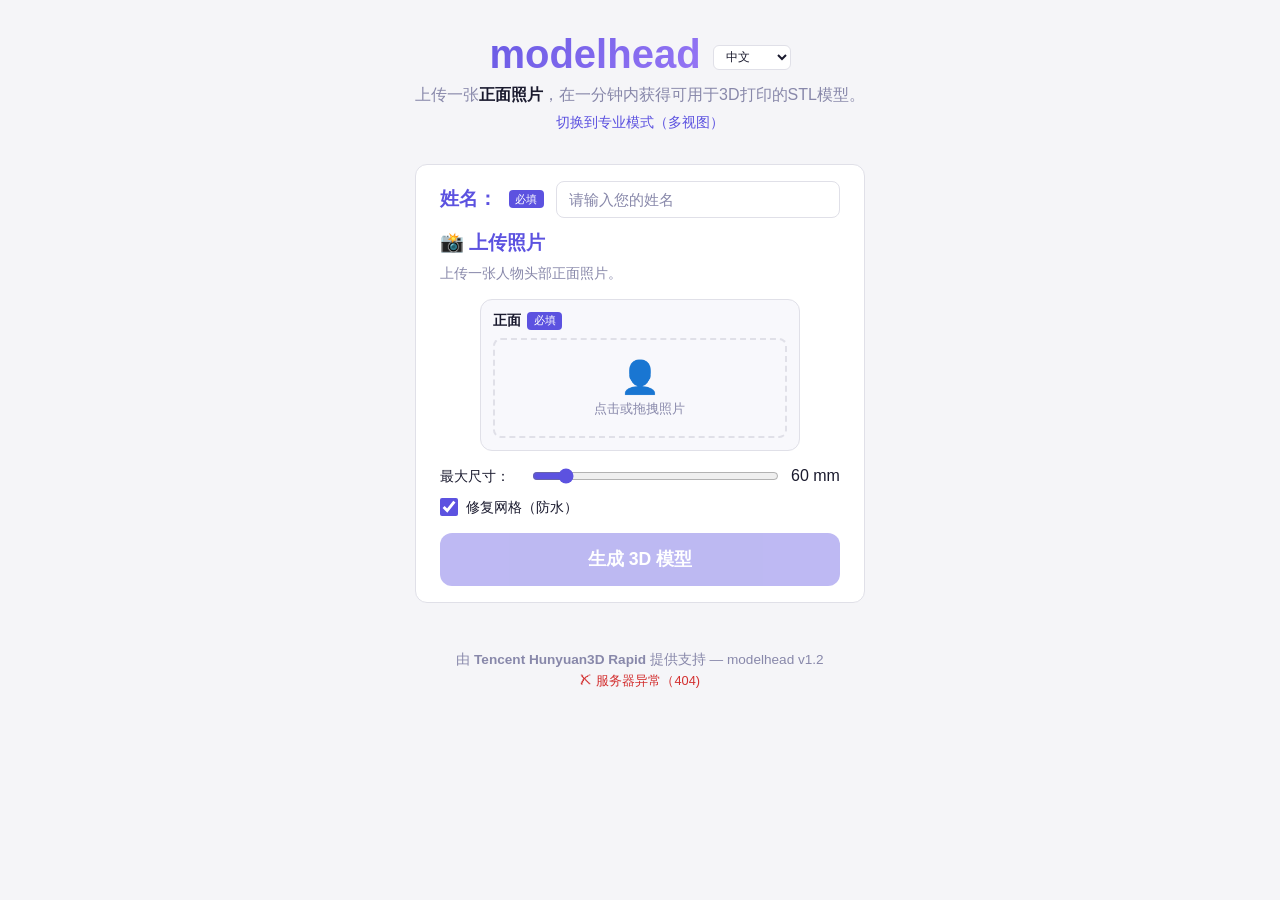
==== index.html @ 81fc5b36 "Add files via upload" ====
<!DOCTYPE html>
<html lang="zh-CN">
<head>
  <meta charset="UTF-8">
  <meta name="viewport" content="width=device-width, initial-scale=1.0">
  <title data-i18n="pageTitleRapid">modelhead - 3D Head Reconstruction (Rapid)</title>
  <link rel="stylesheet" href="css/style.css">
  <link rel="icon" href="data:image/svg+xml,<svg xmlns=%22http://www.w3.org/2000/svg%22 viewBox=%220 0 100 100%22><text y=%22.9em%22 font-size=%2290%22>🧠</text></svg>">
</head>
<body>
  <div class="container">
    <header>
      <h1>modelhead</h1>
      <p class="subtitle" data-i18n="subtitleRapid">Upload a <strong>single front photo</strong> of a person's head and get a 3D-printable STL model back in under a minute.</p>
      <p class="nav-links">
        <a href="index2.html" data-i18n="navToPro">Switch to Pro (multi-view)</a>
      </p>
    </header>

    <main>
      <!-- Set API endpoint for this page -->
      <script>window.API_ENDPOINT = '/reconstruct';</script>

      <div class="card upload-card" id="uploadCard">
        <div class="option-row">
          <label for="userName" class="name-caption" data-i18n="name">Name:</label>
          <span class="required-badge" data-i18n="required">Required</span>
          <input type="text" id="userName" data-i18n-placeholder="namePlaceholder" placeholder="Please input your name" required>
        </div>

        <h2 data-i18n="uploadTitleRapid">📸 Upload Photo</h2>
        <p class="views-hint" data-i18n="viewHintRapid">Upload a front-facing photo of the person's head.</p>

        <div class="single-view">
          <div class="view-card" data-view="front">
            <div class="view-label"><span data-i18n="viewFront">Front</span> <span class="required-badge" data-i18n="required">Required</span></div>
            <div class="view-upload" data-view="front">
              <div class="view-dropzone" id="dropZoneFront">
                <div class="view-dropzone-content" id="dropContentFront">
                  <div class="view-icon">👤</div>
                  <p class="drop-text" data-i18n="dropText">Click or drag a photo</p>
                </div>
                <div class="view-preview" id="previewFront" style="display:none">
                  <img id="previewImageFront" alt="Front view">
                  <button class="view-change-btn" data-view="front" data-i18n-value="change">Change</button>
                </div>
              </div>
              <input type="file" class="view-file-input" id="fileInputFront" accept="image/jpeg,image/png,image/webp" hidden>
            </div>
          </div>
        </div>

        <div class="options">
          <div class="option-row">
            <label for="scaleMm" data-i18n="maxSize">Max size:</label>
            <input type="range" id="scaleMm" min="30" max="300" value="60">
            <span id="scaleLabel">60 mm</span>
          </div>
          <div class="option-row">
            <label class="checkbox-label">
              <input type="checkbox" id="repair" checked>
              <span data-i18n="repairMesh">Repair mesh (watertight)</span>
            </label>
          </div>
        </div>

        <button class="btn-reconstruct" id="reconstructBtn" disabled>
          <span class="btn-text" data-i18n-value="reconstruct">Reconstruct 3D Model</span>
          <span class="spinner" style="display:none"></span>
        </button>
      </div>

      <div class="card result-card" id="resultCard" style="display:none">
        <h2 data-i18n="result">Result</h2>
        <div class="result-info" id="resultInfo"></div>
        <div class="result-actions">
          <div class="action-row action-row--center">
            <a class="btn-download" id="downloadBtn" data-i18n="downloadStl">⬇ Download STL</a>
            <a class="btn-view" id="viewModelBtn" style="display:none" data-i18n="viewStl">🧊 View STL</a>
            <button class="btn-print" id="printBtn" style="display:none" data-i18n="printToPrinter">🖨️ Send to Printer</button>
            <button class="btn-slice" id="sliceBtn" style="display:none" data-i18n="sliceModel">🔪 Slice to 3MF</button>
            <button class="btn-details" id="modelDetailsBtn" style="display:none" data-i18n="modelDetails">📋 Model Details</button>
          </div>
        </div>
      </div>

    </main>

    <footer>
      <p data-i18n="footerRapid">Powered by <strong>Tencent Hunyuan3D Rapid</strong> — modelhead v1.2</p>
      <p class="status" id="status" data-i18n-value="statusConnecting">Checking server...</p>
    </footer>
  </div>

  <script src="js/api-config.js"></script>
  <script src="js/i18n.js"></script>
  <script src="js/app.js"></script>
</body>
</html>
---- css/style.css ----
:root {
  --bg: #f5f5f8;
  --card-bg: #ffffff;
  --card-border: #e0e0e8;
  --text: #1a1a2e;
  --text-muted: #8888aa;
  --accent: #5c52e0;
  --accent-hover: #4a42cc;
  --success: #4caf50;
  --error: #d32f2f;
  --radius: 12px;
}

* {
  margin: 0;
  padding: 0;
  box-sizing: border-box;
}

body {
  font-family: -apple-system, BlinkMacSystemFont, 'Segoe UI', Roboto, sans-serif;
  background: var(--bg);
  color: var(--text);
  min-height: 100vh;
  display: flex;
  flex-direction: column;
}

.container {
  max-width: 820px;
  margin: 0 auto;
  padding: 2rem 1rem;
  flex: 1;
  display: flex;
  flex-direction: column;
}

header {
  text-align: center;
  margin-bottom: 2rem;
  position: relative;
}

header h1 {
  font-size: 2.5rem;
  font-weight: 800;
  background: linear-gradient(135deg, var(--accent), #b388ff);
  -webkit-background-clip: text;
  -webkit-text-fill-color: transparent;
  background-clip: text;
}

.subtitle {
  color: var(--text-muted);
  margin-top: 0.5rem;
  font-size: 1rem;
}

.subtitle strong {
  color: var(--text);
}

/* Language selector */
.lang-select {
  margin-left: 0.75rem;
  padding: 0.2rem 0.5rem;
  font-size: 0.75rem;
  border: 1px solid var(--card-border);
  border-radius: 6px;
  background: var(--card-bg);
  color: var(--text);
  -webkit-text-fill-color: var(--text);
  cursor: pointer;
  outline: none;
  transition: border-color 0.2s;
  vertical-align: middle;
}

.lang-select:hover,
.lang-select:focus {
  border-color: var(--accent);
}

/* Cards */
.card {
  background: var(--card-bg);
  border: 1px solid var(--card-border);
  border-radius: var(--radius);
  padding: 1.5rem;
  margin-bottom: 1rem;
}

.card h2 {
  font-size: 1.2rem;
  margin-bottom: 0.5rem;
  color: var(--accent);
}

.views-hint {
  font-size: 0.85rem;
  color: var(--text-muted);
  margin-bottom: 1rem;
  line-height: 1.4;
}

/* Badges */
.badge-rapid, .badge-pro {
  font-size: 0.7rem;
  padding: 0.15rem 0.5rem;
  border-radius: 6px;
  font-weight: 600;
  vertical-align: middle;
  color: white;
}
.badge-rapid {
  background: #ff9800;
}
.badge-pro {
  background: #2196f3;
}

/* Nav links */
.nav-links {
  margin-top: 0.5rem;
  font-size: 0.85rem;
}
.nav-links a {
  color: var(--accent);
  text-decoration: none;
}
.nav-links a:hover {
  text-decoration: underline;
}

.back-link {
  margin-top: 0.75rem;
  text-align: right;
}

.btn-back {
  display: inline-block;
  padding: 0.5rem 1.2rem;
  background: var(--accent);
  color: white;
  text-decoration: none;
  border-radius: 8px;
  font-weight: 600;
  font-size: 0.9rem;
  transition: filter 0.2s;
}

.btn-back:hover {
  filter: brightness(1.1);
}

/* Single view (Rapid mode) */
.single-view {
  display: flex;
  justify-content: center;
  margin-bottom: 1rem;
}
.single-view .view-card {
  max-width: 320px;
  width: 100%;
}

/* View grid — 2x2 layout */
.view-grid, .views-grid {
  display: grid;
  grid-template-columns: 1fr 1fr;
  gap: 1rem;
  margin-bottom: 1rem;
}

.view-card {
  background: #f8f8fc;
  border: 1px solid var(--card-border);
  border-radius: var(--radius);
  padding: 0.75rem;
}

.view-label {
  font-size: 0.85rem;
  font-weight: 600;
  margin-bottom: 0.5rem;
  display: flex;
  align-items: center;
  gap: 0.4rem;
}

.required-badge {
  font-size: 0.7rem;
  background: var(--accent);
  color: white;
  padding: 0.1rem 0.4rem;
  border-radius: 4px;
  font-weight: 500;
}

.optional-badge {
  font-size: 0.7rem;
  background: var(--text-muted);
  color: white;
  padding: 0.1rem 0.4rem;
  border-radius: 4px;
  font-weight: 500;
}

/* View drop zone */
.view-dropzone {
  border: 2px dashed var(--card-border);
  border-radius: 8px;
  padding: 1rem;
  text-align: center;
  cursor: pointer;
  transition: border-color 0.2s, background 0.2s;
  position: relative;
  min-height: 100px;
  display: flex;
  align-items: center;
  justify-content: center;
}

.view-dropzone:hover,
.view-dropzone.drag-over {
  border-color: var(--accent);
  background: rgba(92, 82, 224, 0.05);
}

.view-dropzone .view-icon {
  font-size: 2rem;
  margin-bottom: 0.3rem;
}

.view-dropzone .drop-text {
  font-size: 0.8rem;
  color: var(--text-muted);
}

/* View preview inside drop zone */
.view-preview {
  position: relative;
  width: 100%;
}

.view-preview img {
  max-width: 100%;
  max-height: 120px;
  border-radius: 6px;
  display: block;
  margin: 0 auto;
}

.view-change-btn {
  position: absolute;
  top: 4px;
  right: 4px;
  background: rgba(0,0,0,0.5);
  color: white;
  border: none;
  padding: 0.25rem 0.5rem;
  border-radius: 4px;
  cursor: pointer;
  font-size: 0.7rem;
}

/* Options */
.options {
  margin-top: 0.5rem;
}

.option-row {
  display: flex;
  align-items: center;
  gap: 0.75rem;
  margin-bottom: 0.75rem;
}

.option-row label {
  font-size: 0.9rem;
  min-width: 80px;
}

.name-caption {
  font-size: 1.2rem !important;
  color: var(--accent);
  font-weight: 600;
  min-width: auto !important;
}

#userName {
  flex: 1;
  padding: 0.55rem 0.75rem;
  border: 1px solid var(--card-border);
  border-radius: 8px;
  font-size: 0.95rem;
  font-family: inherit;
  color: var(--text);
  background: var(--card-bg);
  outline: none;
  transition: border-color 0.2s;
}

#userName:focus,
#promptInput:focus {
  border-color: var(--accent);
}

#userName::placeholder,
#promptInput::placeholder {
  color: var(--text-muted);
}

.option-row input[type="range"] {
  flex: 1;
  accent-color: var(--accent);
}

#promptInput {
  flex: 1;
  padding: 0.55rem 0.75rem;
  border: 1px solid var(--card-border);
  border-radius: 8px;
  font-size: 0.95rem;
  font-family: inherit;
  color: var(--text);
  background: var(--card-bg);
  outline: none;
  transition: border-color 0.2s;
}

.checkbox-label {
  display: flex;
  align-items: center;
  gap: 0.5rem;
  cursor: pointer;
  min-width: auto !important;
}

.checkbox-label input[type="checkbox"] {
  accent-color: var(--accent);
  width: 18px;
  height: 18px;
}

/* Button */
.btn-reconstruct {
  width: 100%;
  padding: 0.9rem;
  margin-top: 1rem;
  border: none;
  border-radius: var(--radius);
  background: var(--accent);
  color: white;
  font-size: 1.1rem;
  font-weight: 600;
  cursor: pointer;
  transition: background 0.2s, opacity 0.2s;
  display: flex;
  align-items: center;
  justify-content: center;
  gap: 0.5rem;
}

.btn-reconstruct:hover:not(:disabled) {
  background: var(--accent-hover);
}

.btn-reconstruct:disabled {
  opacity: 0.4;
  cursor: not-allowed;
}

/* Spinner */
.spinner {
  width: 20px;
  height: 20px;
  border: 3px solid rgba(0,0,0,0.1);
  border-top-color: white;
  border-radius: 50%;
  animation: spin 0.8s linear infinite;
}

@keyframes spin {
  to { transform: rotate(360deg); }
}

/* Result */
.result-info {
  font-size: 0.9rem;
  line-height: 1.6;
  margin-bottom: 1rem;
}

.result-info .stat {
  display: flex;
  justify-content: space-between;
  padding: 0.3rem 0;
  border-bottom: 1px solid var(--card-border);
}

.result-actions {
  display: flex;
  gap: 0.75rem;
  margin-bottom: 1rem;
}

.action-row {
  display: flex;
  gap: 0.75rem;
  flex-wrap: wrap;
}

.action-row--center {
  justify-content: center;
}

.btn-download {
  display: inline-block;
  padding: 0.7rem 1.5rem;
  color: white;
  text-decoration: none;
  border-radius: 8px;
  font-weight: 600;
  transition: filter 0.2s;
  background: var(--success);
}

.btn-download:hover {
  filter: brightness(1.1);
}

.btn-view {
  display: inline-block;
  padding: 0.7rem 1.5rem;
  background: var(--accent);
  color: white;
  text-decoration: none;
  border-radius: 8px;
  font-weight: 600;
  transition: filter 0.2s;
}

.btn-view:hover {
  filter: brightness(1.1);
}

.btn-print {
  display: inline-block;
  padding: 0.7rem 1.5rem;
  background: #ff7043;
  color: white;
  border: none;
  border-radius: 8px;
  font-weight: 600;
  font-size: 1rem;
  cursor: pointer;
  transition: filter 0.2s, opacity 0.2s;
  font-family: inherit;
}

.btn-print:hover:not(:disabled) {
  filter: brightness(1.1);
}

.btn-print:disabled {
  opacity: 0.5;
  cursor: not-allowed;
}

.btn-slice {
  display: inline-block;
  padding: 0.7rem 1.5rem;
  background: #7c4dff;
  color: white;
  border: none;
  border-radius: 8px;
  font-weight: 600;
  font-size: 1rem;
  cursor: pointer;
  transition: filter 0.2s, opacity 0.2s;
  font-family: inherit;
}

.btn-slice:hover:not(:disabled) {
  filter: brightness(1.1);
}

.btn-slice:disabled {
  opacity: 0.5;
  cursor: not-allowed;
}

.btn-details {
  display: inline-block;
  padding: 0.7rem 1.5rem;
  background: #26a69a;
  color: white;
  border: none;
  border-radius: 8px;
  font-weight: 600;
  font-size: 1rem;
  cursor: pointer;
  transition: filter 0.2s, opacity 0.2s;
  font-family: inherit;
}

.btn-details:hover:not(:disabled) {
  filter: brightness(1.1);
}

.btn-details:disabled {
  opacity: 0.5;
  cursor: not-allowed;
}


/* Error card */
.error-card {
  border-color: var(--error);
}

.error-card h2 {
  color: var(--error);
}

#errorMessage {
  color: var(--text);
  line-height: 1.5;
}

/* ── Image Enhancement page ───────────────────────────────────────────── */

.enhance-result {
  display: flex;
  gap: 1rem;
  margin-bottom: 1rem;
  flex-wrap: wrap;
}

.enhance-image-panel {
  flex: 1;
  min-width: 240px;
  background: #f8f8fc;
  border: 1px solid var(--card-border);
  border-radius: var(--radius);
  overflow: hidden;
}

.enhance-panel-title {
  font-size: 0.85rem;
  font-weight: 600;
  color: var(--text-muted);
  padding: 0.5rem 0.75rem;
  background: #f0f0f6;
  border-bottom: 1px solid var(--card-border);
  text-align: center;
}

.enhance-image-panel img {
  display: block;
  width: 100%;
  max-height: 400px;
  object-fit: contain;
  padding: 0.75rem;
  background: #ffffff;
}

@media (max-width: 600px) {
  .enhance-result {
    flex-direction: column;
  }
}

/* Footer */
footer {
  text-align: center;
  padding-top: 2rem;
  color: var(--text-muted);
  font-size: 0.85rem;
}

.status {
  margin-top: 0.3rem;
  font-size: 0.8rem;
}

.status.ok { color: var(--success); }
.status.error { color: var(--error); }
.status.loading { color: var(--text-muted); }

/* ============= Viewer page ============= */
.viewer-container { max-width: 960px; }

.upload-card { padding: 1rem 1.5rem; }

.viewer-upload-row {
  display: flex;
  align-items: center;
  gap: 1rem;
  flex-wrap: wrap;
}

.btn-upload {
  display: inline-block;
  padding: 0.65rem 1.2rem;
  background: var(--accent);
  color: white;
  border-radius: 8px;
  font-weight: 600;
  font-size: 0.9rem;
  cursor: pointer;
  transition: background 0.2s;
  user-select: none;
}

.btn-upload:hover { background: var(--accent-hover); }

.file-name {
  font-size: 0.85rem;
  color: var(--text-muted);
  word-break: break-all;
}

.viewer-hint {
  margin-top: 0.5rem;
  font-size: 0.8rem;
  color: var(--text-muted);
}

.viewer-card { padding: 0; overflow: hidden; }

.viewer-toolbar {
  display: flex;
  flex-wrap: wrap;
  gap: 0.5rem;
  padding: 0.75rem 1rem;
  background: #f0f0f6;
  border-bottom: 1px solid var(--card-border);
}

.tool-btn {
  padding: 0.4rem 0.8rem;
  border: 1px solid var(--card-border);
  border-radius: 6px;
  background: white;
  color: var(--text);
  font-size: 0.8rem;
  cursor: pointer;
  transition: all 0.15s;
  white-space: nowrap;
}

.tool-btn:hover {
  border-color: var(--accent);
  background: #f5f3ff;
}

.tool-btn.active {
  background: var(--accent);
  color: white;
  border-color: var(--accent);
}

.viewer-canvas-wrapper {
  position: relative;
  width: 100%;
  min-height: 450px;
  background: #1a1a2e;
}

.viewer-canvas-wrapper canvas {
  display: block;
  width: 100% !important;
  height: 100% !important;
}

.viewer-placeholder {
  position: absolute;
  inset: 0;
  display: flex;
  flex-direction: column;
  align-items: center;
  justify-content: center;
  color: #8888aa;
  pointer-events: none;
}

.viewer-placeholder .placeholder-icon {
  font-size: 3rem;
  margin-bottom: 0.5rem;
  opacity: 0.5;
}

.viewer-placeholder p {
  font-size: 1rem;
}

.info-card { padding: 1rem 1.5rem; }
.info-card h2 { margin-bottom: 0.75rem; }
.info-card .stat {
  display: flex;
  justify-content: space-between;
  padding: 0.35rem 0;
  border-bottom: 1px solid var(--card-border);
  font-size: 0.9rem;
}

.nav-sep { color: var(--text-muted); margin: 0 0.25rem; }

/* Viewer page responsive */
@media (max-width: 600px) {
  .viewer-canvas-wrapper { min-height: 300px; }
  .viewer-toolbar { justify-content: center; }
  .viewer-upload-row { flex-direction: column; align-items: stretch; }
  .btn-upload { text-align: center; }
}

/* Responsive: single column on small screens */
@media (max-width: 600px) {
  .view-grid, .views-grid {
    grid-template-columns: 1fr;
  }

  .lang-select {
    font-size: 0.7rem;
    padding: 0.15rem 0.4rem;
    margin-left: 0.5rem;
    vertical-align: middle;
  }
}
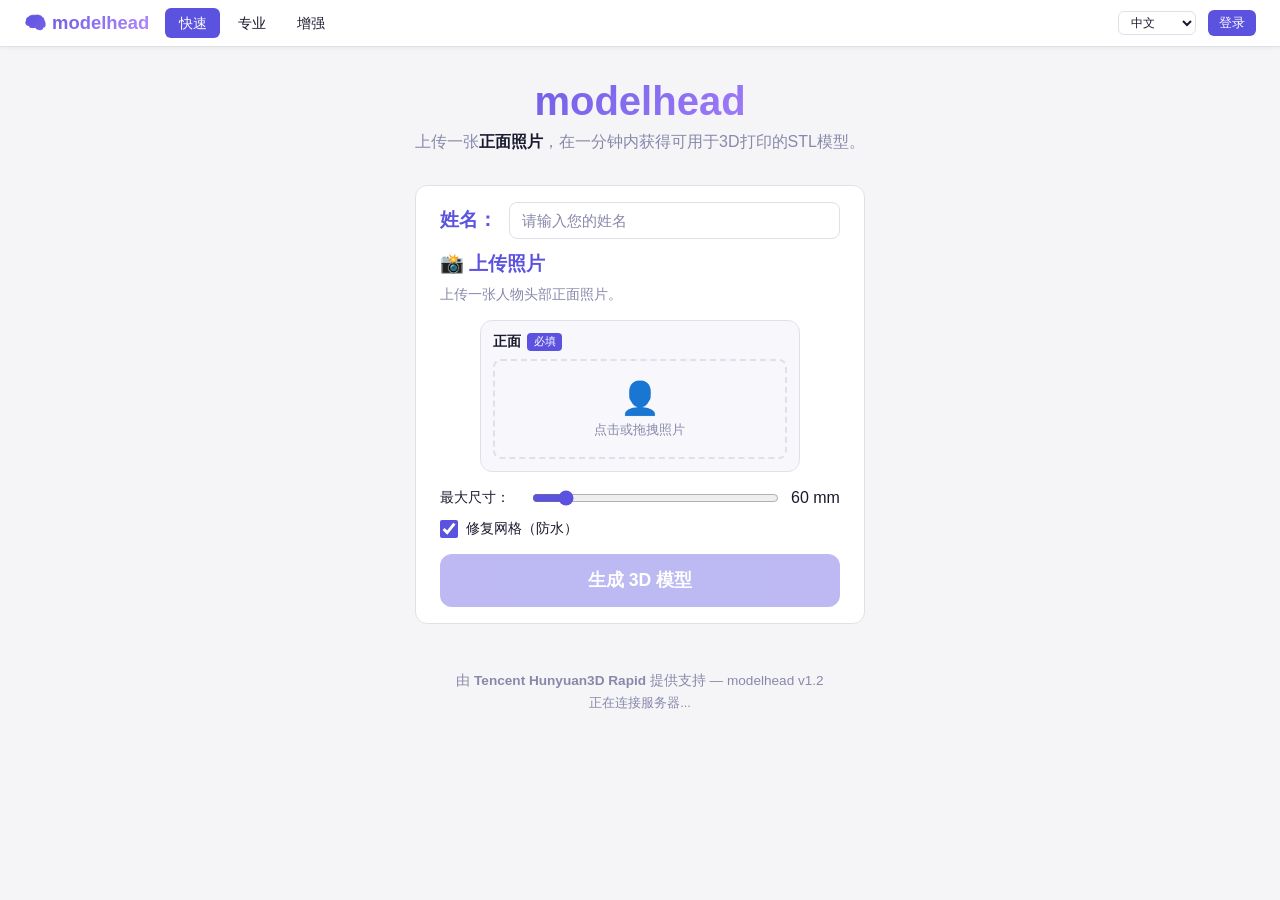
==== commit 47a1cff4: "Deploy from modelhead@user_mgr (e39b604d36a5b482bab94ad3ae1708df187a64a2)" ====
--- a/index.html
+++ b/index.html
@@ -1,99 +1,98 @@
-<!DOCTYPE html>
-<html lang="zh-CN">
-<head>
-  <meta charset="UTF-8">
-  <meta name="viewport" content="width=device-width, initial-scale=1.0">
-  <title data-i18n="pageTitleRapid">modelhead - 3D Head Reconstruction (Rapid)</title>
-  <link rel="stylesheet" href="css/style.css">
-  <link rel="icon" href="data:image/svg+xml,<svg xmlns=%22http://www.w3.org/2000/svg%22 viewBox=%220 0 100 100%22><text y=%22.9em%22 font-size=%2290%22>🧠</text></svg>">
-</head>
-<body>
-  <div class="container">
-    <header>
-      <h1>modelhead</h1>
-      <p class="subtitle" data-i18n="subtitleRapid">Upload a <strong>single front photo</strong> of a person's head and get a 3D-printable STL model back in under a minute.</p>
-      <p class="nav-links">
-        <a href="index2.html" data-i18n="navToPro">Switch to Pro (multi-view)</a>
-      </p>
-    </header>
-
-    <main>
-      <!-- Set API endpoint for this page -->
-      <script>window.API_ENDPOINT = '/reconstruct';</script>
-
-      <div class="card upload-card" id="uploadCard">
-        <div class="option-row">
-          <label for="userName" class="name-caption" data-i18n="name">Name:</label>
-          <span class="required-badge" data-i18n="required">Required</span>
-          <input type="text" id="userName" data-i18n-placeholder="namePlaceholder" placeholder="Please input your name" required>
-        </div>
-
-        <h2 data-i18n="uploadTitleRapid">📸 Upload Photo</h2>
-        <p class="views-hint" data-i18n="viewHintRapid">Upload a front-facing photo of the person's head.</p>
-
-        <div class="single-view">
-          <div class="view-card" data-view="front">
-            <div class="view-label"><span data-i18n="viewFront">Front</span> <span class="required-badge" data-i18n="required">Required</span></div>
-            <div class="view-upload" data-view="front">
-              <div class="view-dropzone" id="dropZoneFront">
-                <div class="view-dropzone-content" id="dropContentFront">
-                  <div class="view-icon">👤</div>
-                  <p class="drop-text" data-i18n="dropText">Click or drag a photo</p>
-                </div>
-                <div class="view-preview" id="previewFront" style="display:none">
-                  <img id="previewImageFront" alt="Front view">
-                  <button class="view-change-btn" data-view="front" data-i18n-value="change">Change</button>
-                </div>
-              </div>
-              <input type="file" class="view-file-input" id="fileInputFront" accept="image/jpeg,image/png,image/webp" hidden>
-            </div>
-          </div>
-        </div>
-
-        <div class="options">
-          <div class="option-row">
-            <label for="scaleMm" data-i18n="maxSize">Max size:</label>
-            <input type="range" id="scaleMm" min="30" max="300" value="60">
-            <span id="scaleLabel">60 mm</span>
-          </div>
-          <div class="option-row">
-            <label class="checkbox-label">
-              <input type="checkbox" id="repair" checked>
-              <span data-i18n="repairMesh">Repair mesh (watertight)</span>
-            </label>
-          </div>
-        </div>
-
-        <button class="btn-reconstruct" id="reconstructBtn" disabled>
-          <span class="btn-text" data-i18n-value="reconstruct">Reconstruct 3D Model</span>
-          <span class="spinner" style="display:none"></span>
-        </button>
-      </div>
-
-      <div class="card result-card" id="resultCard" style="display:none">
-        <h2 data-i18n="result">Result</h2>
-        <div class="result-info" id="resultInfo"></div>
-        <div class="result-actions">
-          <div class="action-row action-row--center">
-            <a class="btn-download" id="downloadBtn" data-i18n="downloadStl">⬇ Download STL</a>
-            <a class="btn-view" id="viewModelBtn" style="display:none" data-i18n="viewStl">🧊 View STL</a>
-            <button class="btn-print" id="printBtn" style="display:none" data-i18n="printToPrinter">🖨️ Send to Printer</button>
-            <button class="btn-slice" id="sliceBtn" style="display:none" data-i18n="sliceModel">🔪 Slice to 3MF</button>
-            <button class="btn-details" id="modelDetailsBtn" style="display:none" data-i18n="modelDetails">📋 Model Details</button>
-          </div>
-        </div>
-      </div>
-
-    </main>
-
-    <footer>
-      <p data-i18n="footerRapid">Powered by <strong>Tencent Hunyuan3D Rapid</strong> — modelhead v1.2</p>
-      <p class="status" id="status" data-i18n-value="statusConnecting">Checking server...</p>
-    </footer>
-  </div>
-
-  <script src="js/api-config.js"></script>
-  <script src="js/i18n.js"></script>
-  <script src="js/app.js"></script>
-</body>
-</html>
+<!DOCTYPE html>
+<html lang="zh-CN">
+<head>
+  <meta charset="UTF-8">
+  <meta name="viewport" content="width=device-width, initial-scale=1.0">
+  <title data-i18n="pageTitleRapid">modelhead - 3D Head Reconstruction (Rapid)</title>
+  <link rel="stylesheet" href="css/style.css">
+  <link rel="icon" href="data:image/svg+xml,<svg xmlns=%22http://www.w3.org/2000/svg%22 viewBox=%220 0 100 100%22><text y=%22.9em%22 font-size=%2290%22>🧠</text></svg>">
+</head>
+<body>
+  <div class="container">
+    <header>
+      <h1>modelhead</h1>
+      <p class="subtitle" data-i18n="subtitleRapid">Upload a <strong>single front photo</strong> of a person's head and get a 3D-printable STL model back in under a minute.</p>
+    </header>
+
+    <main>
+      <!-- Set API endpoint for this page -->
+      <script>window.API_ENDPOINT = '/reconstruct';</script>
+
+      <div class="card upload-card" id="uploadCard">
+        <div class="option-row" id="nameRow">
+          <label for="userName" class="name-caption" data-i18n="name">Name:</label>
+          <input type="text" id="userName" data-i18n-placeholder="namePlaceholder" placeholder="Please input your name" readonly required>
+        </div>
+
+        <h2 data-i18n="uploadTitleRapid">📸 Upload Photo</h2>
+        <p class="views-hint" data-i18n="viewHintRapid">Upload a front-facing photo of the person's head.</p>
+
+        <div class="single-view">
+          <div class="view-card" data-view="front">
+            <div class="view-label"><span data-i18n="viewFront">Front</span> <span class="required-badge" data-i18n="required">Required</span></div>
+            <div class="view-upload" data-view="front">
+              <div class="view-dropzone" id="dropZoneFront">
+                <div class="view-dropzone-content" id="dropContentFront">
+                  <div class="view-icon">👤</div>
+                  <p class="drop-text" data-i18n="dropText">Click or drag a photo</p>
+                </div>
+                <div class="view-preview" id="previewFront" style="display:none">
+                  <img id="previewImageFront" alt="Front view">
+                  <button class="view-change-btn" data-view="front" data-i18n-value="change">Change</button>
+                </div>
+              </div>
+              <input type="file" class="view-file-input" id="fileInputFront" accept="image/jpeg,image/png,image/webp" hidden>
+            </div>
+          </div>
+        </div>
+
+        <div class="options">
+          <div class="option-row">
+            <label for="scaleMm" data-i18n="maxSize">Max size:</label>
+            <input type="range" id="scaleMm" min="30" max="300" value="60">
+            <span id="scaleLabel">60 mm</span>
+          </div>
+          <div class="option-row">
+            <label class="checkbox-label">
+              <input type="checkbox" id="repair" checked>
+              <span data-i18n="repairMesh">Repair mesh (watertight)</span>
+            </label>
+          </div>
+        </div>
+
+        <button class="btn-reconstruct" id="reconstructBtn" disabled>
+          <span class="btn-text" data-i18n-value="reconstruct">Reconstruct 3D Model</span>
+          <span class="spinner" style="display:none"></span>
+        </button>
+      </div>
+
+      <div class="card result-card" id="resultCard" style="display:none">
+        <h2 data-i18n="result">Result</h2>
+        <div class="result-info" id="resultInfo"></div>
+        <div class="result-actions">
+          <div class="action-row action-row--center">
+            <a class="btn-download" id="downloadBtn" data-i18n="downloadStl">⬇ Download STL</a>
+            <a class="btn-view" id="viewModelBtn" style="display:none" data-i18n="viewStl">🧊 View STL</a>
+            <button class="btn-print" id="printBtn" style="display:none" data-i18n="printToPrinter">🖨️ Send to Printer</button>
+            <button class="btn-slice" id="sliceBtn" style="display:none" data-i18n="sliceModel">🔪 Slice to 3MF</button>
+            <button class="btn-details" id="modelDetailsBtn" style="display:none" data-i18n="modelDetails">📋 Model Details</button>
+          </div>
+        </div>
+      </div>
+
+    </main>
+
+    <footer>
+      <p data-i18n="footerRapid">Powered by <strong>Tencent Hunyuan3D Rapid</strong> — modelhead v1.2</p>
+      <p class="status" id="status" data-i18n-value="statusConnecting">Checking server...</p>
+    </footer>
+  </div>
+
+  <script src="js/config.js"></script>
+  <script src="js/api-config.js"></script>
+  <script src="js/menu.js"></script>
+  <script src="js/i18n.js"></script>
+  <script src="js/auth.js"></script>
+  <script src="js/app.js"></script>
+</body>
+</html>
--- a/css/style.css
+++ b/css/style.css
@@ -1,731 +1,1212 @@
-:root {
-  --bg: #f5f5f8;
-  --card-bg: #ffffff;
-  --card-border: #e0e0e8;
-  --text: #1a1a2e;
-  --text-muted: #8888aa;
-  --accent: #5c52e0;
-  --accent-hover: #4a42cc;
-  --success: #4caf50;
-  --error: #d32f2f;
-  --radius: 12px;
-}
-
-* {
-  margin: 0;
-  padding: 0;
-  box-sizing: border-box;
-}
-
-body {
-  font-family: -apple-system, BlinkMacSystemFont, 'Segoe UI', Roboto, sans-serif;
-  background: var(--bg);
-  color: var(--text);
-  min-height: 100vh;
-  display: flex;
-  flex-direction: column;
-}
-
-.container {
-  max-width: 820px;
-  margin: 0 auto;
-  padding: 2rem 1rem;
-  flex: 1;
-  display: flex;
-  flex-direction: column;
-}
-
-header {
-  text-align: center;
-  margin-bottom: 2rem;
-  position: relative;
-}
-
-header h1 {
-  font-size: 2.5rem;
-  font-weight: 800;
-  background: linear-gradient(135deg, var(--accent), #b388ff);
-  -webkit-background-clip: text;
-  -webkit-text-fill-color: transparent;
-  background-clip: text;
-}
-
-.subtitle {
-  color: var(--text-muted);
-  margin-top: 0.5rem;
-  font-size: 1rem;
-}
-
-.subtitle strong {
-  color: var(--text);
-}
-
-/* Language selector */
-.lang-select {
-  margin-left: 0.75rem;
-  padding: 0.2rem 0.5rem;
-  font-size: 0.75rem;
-  border: 1px solid var(--card-border);
-  border-radius: 6px;
-  background: var(--card-bg);
-  color: var(--text);
-  -webkit-text-fill-color: var(--text);
-  cursor: pointer;
-  outline: none;
-  transition: border-color 0.2s;
-  vertical-align: middle;
-}
-
-.lang-select:hover,
-.lang-select:focus {
-  border-color: var(--accent);
-}
-
-/* Cards */
-.card {
-  background: var(--card-bg);
-  border: 1px solid var(--card-border);
-  border-radius: var(--radius);
-  padding: 1.5rem;
-  margin-bottom: 1rem;
-}
-
-.card h2 {
-  font-size: 1.2rem;
-  margin-bottom: 0.5rem;
-  color: var(--accent);
-}
-
-.views-hint {
-  font-size: 0.85rem;
-  color: var(--text-muted);
-  margin-bottom: 1rem;
-  line-height: 1.4;
-}
-
-/* Badges */
-.badge-rapid, .badge-pro {
-  font-size: 0.7rem;
-  padding: 0.15rem 0.5rem;
-  border-radius: 6px;
-  font-weight: 600;
-  vertical-align: middle;
-  color: white;
-}
-.badge-rapid {
-  background: #ff9800;
-}
-.badge-pro {
-  background: #2196f3;
-}
-
-/* Nav links */
-.nav-links {
-  margin-top: 0.5rem;
-  font-size: 0.85rem;
-}
-.nav-links a {
-  color: var(--accent);
-  text-decoration: none;
-}
-.nav-links a:hover {
-  text-decoration: underline;
-}
-
-.back-link {
-  margin-top: 0.75rem;
-  text-align: right;
-}
-
-.btn-back {
-  display: inline-block;
-  padding: 0.5rem 1.2rem;
-  background: var(--accent);
-  color: white;
-  text-decoration: none;
-  border-radius: 8px;
-  font-weight: 600;
-  font-size: 0.9rem;
-  transition: filter 0.2s;
-}
-
-.btn-back:hover {
-  filter: brightness(1.1);
-}
-
-/* Single view (Rapid mode) */
-.single-view {
-  display: flex;
-  justify-content: center;
-  margin-bottom: 1rem;
-}
-.single-view .view-card {
-  max-width: 320px;
-  width: 100%;
-}
-
-/* View grid — 2x2 layout */
-.view-grid, .views-grid {
-  display: grid;
-  grid-template-columns: 1fr 1fr;
-  gap: 1rem;
-  margin-bottom: 1rem;
-}
-
-.view-card {
-  background: #f8f8fc;
-  border: 1px solid var(--card-border);
-  border-radius: var(--radius);
-  padding: 0.75rem;
-}
-
-.view-label {
-  font-size: 0.85rem;
-  font-weight: 600;
-  margin-bottom: 0.5rem;
-  display: flex;
-  align-items: center;
-  gap: 0.4rem;
-}
-
-.required-badge {
-  font-size: 0.7rem;
-  background: var(--accent);
-  color: white;
-  padding: 0.1rem 0.4rem;
-  border-radius: 4px;
-  font-weight: 500;
-}
-
-.optional-badge {
-  font-size: 0.7rem;
-  background: var(--text-muted);
-  color: white;
-  padding: 0.1rem 0.4rem;
-  border-radius: 4px;
-  font-weight: 500;
-}
-
-/* View drop zone */
-.view-dropzone {
-  border: 2px dashed var(--card-border);
-  border-radius: 8px;
-  padding: 1rem;
-  text-align: center;
-  cursor: pointer;
-  transition: border-color 0.2s, background 0.2s;
-  position: relative;
-  min-height: 100px;
-  display: flex;
-  align-items: center;
-  justify-content: center;
-}
-
-.view-dropzone:hover,
-.view-dropzone.drag-over {
-  border-color: var(--accent);
-  background: rgba(92, 82, 224, 0.05);
-}
-
-.view-dropzone .view-icon {
-  font-size: 2rem;
-  margin-bottom: 0.3rem;
-}
-
-.view-dropzone .drop-text {
-  font-size: 0.8rem;
-  color: var(--text-muted);
-}
-
-/* View preview inside drop zone */
-.view-preview {
-  position: relative;
-  width: 100%;
-}
-
-.view-preview img {
-  max-width: 100%;
-  max-height: 120px;
-  border-radius: 6px;
-  display: block;
-  margin: 0 auto;
-}
-
-.view-change-btn {
-  position: absolute;
-  top: 4px;
-  right: 4px;
-  background: rgba(0,0,0,0.5);
-  color: white;
-  border: none;
-  padding: 0.25rem 0.5rem;
-  border-radius: 4px;
-  cursor: pointer;
-  font-size: 0.7rem;
-}
-
-/* Options */
-.options {
-  margin-top: 0.5rem;
-}
-
-.option-row {
-  display: flex;
-  align-items: center;
-  gap: 0.75rem;
-  margin-bottom: 0.75rem;
-}
-
-.option-row label {
-  font-size: 0.9rem;
-  min-width: 80px;
-}
-
-.name-caption {
-  font-size: 1.2rem !important;
-  color: var(--accent);
-  font-weight: 600;
-  min-width: auto !important;
-}
-
-#userName {
-  flex: 1;
-  padding: 0.55rem 0.75rem;
-  border: 1px solid var(--card-border);
-  border-radius: 8px;
-  font-size: 0.95rem;
-  font-family: inherit;
-  color: var(--text);
-  background: var(--card-bg);
-  outline: none;
-  transition: border-color 0.2s;
-}
-
-#userName:focus,
-#promptInput:focus {
-  border-color: var(--accent);
-}
-
-#userName::placeholder,
-#promptInput::placeholder {
-  color: var(--text-muted);
-}
-
-.option-row input[type="range"] {
-  flex: 1;
-  accent-color: var(--accent);
-}
-
-#promptInput {
-  flex: 1;
-  padding: 0.55rem 0.75rem;
-  border: 1px solid var(--card-border);
-  border-radius: 8px;
-  font-size: 0.95rem;
-  font-family: inherit;
-  color: var(--text);
-  background: var(--card-bg);
-  outline: none;
-  transition: border-color 0.2s;
-}
-
-.checkbox-label {
-  display: flex;
-  align-items: center;
-  gap: 0.5rem;
-  cursor: pointer;
-  min-width: auto !important;
-}
-
-.checkbox-label input[type="checkbox"] {
-  accent-color: var(--accent);
-  width: 18px;
-  height: 18px;
-}
-
-/* Button */
-.btn-reconstruct {
-  width: 100%;
-  padding: 0.9rem;
-  margin-top: 1rem;
-  border: none;
-  border-radius: var(--radius);
-  background: var(--accent);
-  color: white;
-  font-size: 1.1rem;
-  font-weight: 600;
-  cursor: pointer;
-  transition: background 0.2s, opacity 0.2s;
-  display: flex;
-  align-items: center;
-  justify-content: center;
-  gap: 0.5rem;
-}
-
-.btn-reconstruct:hover:not(:disabled) {
-  background: var(--accent-hover);
-}
-
-.btn-reconstruct:disabled {
-  opacity: 0.4;
-  cursor: not-allowed;
-}
-
-/* Spinner */
-.spinner {
-  width: 20px;
-  height: 20px;
-  border: 3px solid rgba(0,0,0,0.1);
-  border-top-color: white;
-  border-radius: 50%;
-  animation: spin 0.8s linear infinite;
-}
-
-@keyframes spin {
-  to { transform: rotate(360deg); }
-}
-
-/* Result */
-.result-info {
-  font-size: 0.9rem;
-  line-height: 1.6;
-  margin-bottom: 1rem;
-}
-
-.result-info .stat {
-  display: flex;
-  justify-content: space-between;
-  padding: 0.3rem 0;
-  border-bottom: 1px solid var(--card-border);
-}
-
-.result-actions {
-  display: flex;
-  gap: 0.75rem;
-  margin-bottom: 1rem;
-}
-
-.action-row {
-  display: flex;
-  gap: 0.75rem;
-  flex-wrap: wrap;
-}
-
-.action-row--center {
-  justify-content: center;
-}
-
-.btn-download {
-  display: inline-block;
-  padding: 0.7rem 1.5rem;
-  color: white;
-  text-decoration: none;
-  border-radius: 8px;
-  font-weight: 600;
-  transition: filter 0.2s;
-  background: var(--success);
-}
-
-.btn-download:hover {
-  filter: brightness(1.1);
-}
-
-.btn-view {
-  display: inline-block;
-  padding: 0.7rem 1.5rem;
-  background: var(--accent);
-  color: white;
-  text-decoration: none;
-  border-radius: 8px;
-  font-weight: 600;
-  transition: filter 0.2s;
-}
-
-.btn-view:hover {
-  filter: brightness(1.1);
-}
-
-.btn-print {
-  display: inline-block;
-  padding: 0.7rem 1.5rem;
-  background: #ff7043;
-  color: white;
-  border: none;
-  border-radius: 8px;
-  font-weight: 600;
-  font-size: 1rem;
-  cursor: pointer;
-  transition: filter 0.2s, opacity 0.2s;
-  font-family: inherit;
-}
-
-.btn-print:hover:not(:disabled) {
-  filter: brightness(1.1);
-}
-
-.btn-print:disabled {
-  opacity: 0.5;
-  cursor: not-allowed;
-}
-
-.btn-slice {
-  display: inline-block;
-  padding: 0.7rem 1.5rem;
-  background: #7c4dff;
-  color: white;
-  border: none;
-  border-radius: 8px;
-  font-weight: 600;
-  font-size: 1rem;
-  cursor: pointer;
-  transition: filter 0.2s, opacity 0.2s;
-  font-family: inherit;
-}
-
-.btn-slice:hover:not(:disabled) {
-  filter: brightness(1.1);
-}
-
-.btn-slice:disabled {
-  opacity: 0.5;
-  cursor: not-allowed;
-}
-
-.btn-details {
-  display: inline-block;
-  padding: 0.7rem 1.5rem;
-  background: #26a69a;
-  color: white;
-  border: none;
-  border-radius: 8px;
-  font-weight: 600;
-  font-size: 1rem;
-  cursor: pointer;
-  transition: filter 0.2s, opacity 0.2s;
-  font-family: inherit;
-}
-
-.btn-details:hover:not(:disabled) {
-  filter: brightness(1.1);
-}
-
-.btn-details:disabled {
-  opacity: 0.5;
-  cursor: not-allowed;
-}
-
-
-/* Error card */
-.error-card {
-  border-color: var(--error);
-}
-
-.error-card h2 {
-  color: var(--error);
-}
-
-#errorMessage {
-  color: var(--text);
-  line-height: 1.5;
-}
-
-/* ── Image Enhancement page ───────────────────────────────────────────── */
-
-.enhance-result {
-  display: flex;
-  gap: 1rem;
-  margin-bottom: 1rem;
-  flex-wrap: wrap;
-}
-
-.enhance-image-panel {
-  flex: 1;
-  min-width: 240px;
-  background: #f8f8fc;
-  border: 1px solid var(--card-border);
-  border-radius: var(--radius);
-  overflow: hidden;
-}
-
-.enhance-panel-title {
-  font-size: 0.85rem;
-  font-weight: 600;
-  color: var(--text-muted);
-  padding: 0.5rem 0.75rem;
-  background: #f0f0f6;
-  border-bottom: 1px solid var(--card-border);
-  text-align: center;
-}
-
-.enhance-image-panel img {
-  display: block;
-  width: 100%;
-  max-height: 400px;
-  object-fit: contain;
-  padding: 0.75rem;
-  background: #ffffff;
-}
-
-@media (max-width: 600px) {
-  .enhance-result {
-    flex-direction: column;
-  }
-}
-
-/* Footer */
-footer {
-  text-align: center;
-  padding-top: 2rem;
-  color: var(--text-muted);
-  font-size: 0.85rem;
-}
-
-.status {
-  margin-top: 0.3rem;
-  font-size: 0.8rem;
-}
-
-.status.ok { color: var(--success); }
-.status.error { color: var(--error); }
-.status.loading { color: var(--text-muted); }
-
-/* ============= Viewer page ============= */
-.viewer-container { max-width: 960px; }
-
-.upload-card { padding: 1rem 1.5rem; }
-
-.viewer-upload-row {
-  display: flex;
-  align-items: center;
-  gap: 1rem;
-  flex-wrap: wrap;
-}
-
-.btn-upload {
-  display: inline-block;
-  padding: 0.65rem 1.2rem;
-  background: var(--accent);
-  color: white;
-  border-radius: 8px;
-  font-weight: 600;
-  font-size: 0.9rem;
-  cursor: pointer;
-  transition: background 0.2s;
-  user-select: none;
-}
-
-.btn-upload:hover { background: var(--accent-hover); }
-
-.file-name {
-  font-size: 0.85rem;
-  color: var(--text-muted);
-  word-break: break-all;
-}
-
-.viewer-hint {
-  margin-top: 0.5rem;
-  font-size: 0.8rem;
-  color: var(--text-muted);
-}
-
-.viewer-card { padding: 0; overflow: hidden; }
-
-.viewer-toolbar {
-  display: flex;
-  flex-wrap: wrap;
-  gap: 0.5rem;
-  padding: 0.75rem 1rem;
-  background: #f0f0f6;
-  border-bottom: 1px solid var(--card-border);
-}
-
-.tool-btn {
-  padding: 0.4rem 0.8rem;
-  border: 1px solid var(--card-border);
-  border-radius: 6px;
-  background: white;
-  color: var(--text);
-  font-size: 0.8rem;
-  cursor: pointer;
-  transition: all 0.15s;
-  white-space: nowrap;
-}
-
-.tool-btn:hover {
-  border-color: var(--accent);
-  background: #f5f3ff;
-}
-
-.tool-btn.active {
-  background: var(--accent);
-  color: white;
-  border-color: var(--accent);
-}
-
-.viewer-canvas-wrapper {
-  position: relative;
-  width: 100%;
-  min-height: 450px;
-  background: #1a1a2e;
-}
-
-.viewer-canvas-wrapper canvas {
-  display: block;
-  width: 100% !important;
-  height: 100% !important;
-}
-
-.viewer-placeholder {
-  position: absolute;
-  inset: 0;
-  display: flex;
-  flex-direction: column;
-  align-items: center;
-  justify-content: center;
-  color: #8888aa;
-  pointer-events: none;
-}
-
-.viewer-placeholder .placeholder-icon {
-  font-size: 3rem;
-  margin-bottom: 0.5rem;
-  opacity: 0.5;
-}
-
-.viewer-placeholder p {
-  font-size: 1rem;
-}
-
-.info-card { padding: 1rem 1.5rem; }
-.info-card h2 { margin-bottom: 0.75rem; }
-.info-card .stat {
-  display: flex;
-  justify-content: space-between;
-  padding: 0.35rem 0;
-  border-bottom: 1px solid var(--card-border);
-  font-size: 0.9rem;
-}
-
-.nav-sep { color: var(--text-muted); margin: 0 0.25rem; }
-
-/* Viewer page responsive */
-@media (max-width: 600px) {
-  .viewer-canvas-wrapper { min-height: 300px; }
-  .viewer-toolbar { justify-content: center; }
-  .viewer-upload-row { flex-direction: column; align-items: stretch; }
-  .btn-upload { text-align: center; }
-}
-
-/* Responsive: single column on small screens */
-@media (max-width: 600px) {
-  .view-grid, .views-grid {
-    grid-template-columns: 1fr;
-  }
-
-  .lang-select {
-    font-size: 0.7rem;
-    padding: 0.15rem 0.4rem;
-    margin-left: 0.5rem;
-    vertical-align: middle;
-  }
-}+:root {
+  --bg: #f5f5f8;
+  --card-bg: #ffffff;
+  --card-border: #e0e0e8;
+  --text: #1a1a2e;
+  --text-muted: #8888aa;
+  --accent: #5c52e0;
+  --accent-hover: #4a42cc;
+  --success: #4caf50;
+  --error: #d32f2f;
+  --radius: 12px;
+}
+
+* {
+  margin: 0;
+  padding: 0;
+  box-sizing: border-box;
+}
+
+body {
+  font-family: -apple-system, BlinkMacSystemFont, 'Segoe UI', Roboto, sans-serif;
+  background: var(--bg);
+  color: var(--text);
+  min-height: 100vh;
+  display: flex;
+  flex-direction: column;
+}
+
+.container {
+  max-width: 820px;
+  margin: 0 auto;
+  padding: 2rem 1rem;
+  flex: 1;
+  display: flex;
+  flex-direction: column;
+}
+
+header {
+  text-align: center;
+  margin-bottom: 2rem;
+  position: relative;
+}
+
+header h1 {
+  font-size: 2.5rem;
+  font-weight: 800;
+  background: linear-gradient(135deg, var(--accent), #b388ff);
+  -webkit-background-clip: text;
+  -webkit-text-fill-color: transparent;
+  background-clip: text;
+}
+
+.subtitle {
+  color: var(--text-muted);
+  margin-top: 0.5rem;
+  font-size: 1rem;
+}
+
+.subtitle strong {
+  color: var(--text);
+}
+
+/* Language selector */
+.lang-select {
+  margin-left: 0.75rem;
+  padding: 0.2rem 0.5rem;
+  font-size: 0.75rem;
+  border: 1px solid var(--card-border);
+  border-radius: 6px;
+  background: var(--card-bg);
+  color: var(--text);
+  -webkit-text-fill-color: var(--text);
+  cursor: pointer;
+  outline: none;
+  transition: border-color 0.2s;
+  vertical-align: middle;
+}
+
+.lang-select:hover,
+.lang-select:focus {
+  border-color: var(--accent);
+}
+
+/* Cards */
+.card {
+  background: var(--card-bg);
+  border: 1px solid var(--card-border);
+  border-radius: var(--radius);
+  padding: 1.5rem;
+  margin-bottom: 1rem;
+}
+
+.card h2 {
+  font-size: 1.2rem;
+  margin-bottom: 0.5rem;
+  color: var(--accent);
+}
+
+.views-hint {
+  font-size: 0.85rem;
+  color: var(--text-muted);
+  margin-bottom: 1rem;
+  line-height: 1.4;
+}
+
+/* Badges */
+.badge-rapid, .badge-pro {
+  font-size: 0.7rem;
+  padding: 0.15rem 0.5rem;
+  border-radius: 6px;
+  font-weight: 600;
+  vertical-align: middle;
+  color: white;
+}
+.badge-rapid {
+  background: #ff9800;
+}
+.badge-pro {
+  background: #2196f3;
+}
+
+/* Nav links */
+.nav-links {
+  margin-top: 0.5rem;
+  font-size: 0.85rem;
+}
+.nav-links a {
+  color: var(--accent);
+  text-decoration: none;
+}
+.nav-links a:hover {
+  text-decoration: underline;
+}
+
+/* ── Unified Top Navigation Menu ── */
+.main-menu {
+  display: flex;
+  align-items: center;
+  gap: 1rem;
+  padding: 0.5rem 1.5rem;
+  background: var(--card-bg);
+  border-bottom: 1px solid var(--card-border);
+  position: sticky;
+  top: 0;
+  z-index: 1000;
+  box-shadow: 0 1px 4px rgba(0, 0, 0, 0.06);
+}
+
+.menu-brand a {
+  font-size: 1.15rem;
+  font-weight: 800;
+  background: linear-gradient(135deg, var(--accent), #b388ff);
+  -webkit-background-clip: text;
+  -webkit-text-fill-color: transparent;
+  background-clip: text;
+  text-decoration: none;
+  white-space: nowrap;
+}
+
+.menu-nav {
+  display: flex;
+  gap: 0.25rem;
+  flex: 1;
+}
+
+.menu-nav-link {
+  padding: 0.35rem 0.85rem;
+  border-radius: 6px;
+  font-size: 0.9rem;
+  font-weight: 500;
+  color: var(--text);
+  text-decoration: none;
+  transition: background 0.2s, color 0.2s;
+}
+
+.menu-nav-link:hover {
+  background: rgba(92, 82, 224, 0.08);
+  color: var(--accent);
+}
+
+.menu-nav-link.active {
+  background: var(--accent);
+  color: white;
+}
+
+.menu-nav-link.active:hover {
+  background: var(--accent-hover);
+  color: white;
+}
+
+.menu-right {
+  display: flex;
+  align-items: center;
+  gap: 0.75rem;
+  flex-shrink: 0;
+}
+
+#menuLang .lang-select {
+  margin-left: 0;
+  font-size: 0.75rem;
+  padding: 0.2rem 0.5rem;
+  border: 1px solid var(--card-border);
+  border-radius: 6px;
+  background: var(--card-bg);
+  color: var(--text);
+  cursor: pointer;
+  outline: none;
+  transition: border-color 0.2s;
+}
+
+#menuLang .lang-select:hover,
+#menuLang .lang-select:focus {
+  border-color: var(--accent);
+}
+
+#menuAuth {
+  display: flex;
+  align-items: center;
+  gap: 0.5rem;
+  font-size: 0.85rem;
+}
+
+#menuAuth .auth-user {
+  font-weight: 500;
+  color: var(--text);
+  white-space: nowrap;
+  max-width: 120px;
+  overflow: hidden;
+  text-overflow: ellipsis;
+}
+
+#menuAuth .auth-btn {
+  padding: 0.3rem 0.7rem;
+  border-radius: 6px;
+  font-size: 0.8rem;
+  font-weight: 500;
+  cursor: pointer;
+  text-decoration: none;
+  border: none;
+  transition: background 0.2s;
+}
+
+#menuAuth .auth-login-btn {
+  background: var(--accent);
+  color: white;
+}
+
+#menuAuth .auth-login-btn:hover {
+  background: var(--accent-hover);
+}
+
+#menuAuth .auth-logout-btn {
+  background: transparent;
+  color: var(--text-muted);
+  border: 1px solid var(--card-border);
+}
+
+#menuAuth .auth-logout-btn:hover {
+  background: rgba(211, 47, 47, 0.08);
+  color: var(--error);
+  border-color: var(--error);
+}
+
+/* Hamburger (mobile) */
+.menu-hamburger {
+  display: none;
+  background: none;
+  border: none;
+  font-size: 1.4rem;
+  cursor: pointer;
+  color: var(--text);
+  padding: 0.2rem 0.5rem;
+  line-height: 1;
+}
+
+/* Mobile: collapse nav links into hamburger dropdown */
+@media (max-width: 600px) {
+  .main-menu {
+    flex-wrap: wrap;
+    padding: 0.5rem 1rem;
+  }
+
+  .menu-hamburger {
+    display: block;
+    order: 2;
+  }
+
+  .menu-brand {
+    flex: 1;
+  }
+
+  .menu-nav {
+    display: none;
+    order: 3;
+    flex-basis: 100%;
+    flex-direction: column;
+    gap: 0.15rem;
+    margin-top: 0.4rem;
+    padding-top: 0.4rem;
+    border-top: 1px solid var(--card-border);
+  }
+
+  .menu-open .menu-nav {
+    display: flex;
+  }
+
+  .menu-nav-link {
+    padding: 0.5rem 0.75rem;
+    font-size: 0.95rem;
+    border-radius: 4px;
+  }
+
+  .menu-right {
+    order: 1;
+    margin-left: auto;
+    gap: 0.4rem;
+  }
+
+  #menuAuth .auth-user {
+    max-width: 80px;
+    font-size: 0.8rem;
+  }
+
+  #menuAuth .auth-btn {
+    padding: 0.25rem 0.5rem;
+    font-size: 0.75rem;
+  }
+}
+
+.back-link {
+  margin-top: 0.75rem;
+  text-align: right;
+}
+
+.btn-back {
+  display: inline-block;
+  padding: 0.5rem 1.2rem;
+  background: var(--accent);
+  color: white;
+  text-decoration: none;
+  border-radius: 8px;
+  font-weight: 600;
+  font-size: 0.9rem;
+  transition: filter 0.2s;
+}
+
+.btn-back:hover {
+  filter: brightness(1.1);
+}
+
+/* Single view (Rapid mode) */
+.single-view {
+  display: flex;
+  justify-content: center;
+  margin-bottom: 1rem;
+}
+.single-view .view-card {
+  max-width: 320px;
+  width: 100%;
+}
+
+/* View grid — 2x2 layout */
+.view-grid, .views-grid {
+  display: grid;
+  grid-template-columns: 1fr 1fr;
+  gap: 1rem;
+  margin-bottom: 1rem;
+}
+
+.view-card {
+  background: #f8f8fc;
+  border: 1px solid var(--card-border);
+  border-radius: var(--radius);
+  padding: 0.75rem;
+}
+
+.view-label {
+  font-size: 0.85rem;
+  font-weight: 600;
+  margin-bottom: 0.5rem;
+  display: flex;
+  align-items: center;
+  gap: 0.4rem;
+}
+
+.required-badge {
+  font-size: 0.7rem;
+  background: var(--accent);
+  color: white;
+  padding: 0.1rem 0.4rem;
+  border-radius: 4px;
+  font-weight: 500;
+}
+
+.optional-badge {
+  font-size: 0.7rem;
+  background: var(--text-muted);
+  color: white;
+  padding: 0.1rem 0.4rem;
+  border-radius: 4px;
+  font-weight: 500;
+}
+
+/* View drop zone */
+.view-dropzone {
+  border: 2px dashed var(--card-border);
+  border-radius: 8px;
+  padding: 1rem;
+  text-align: center;
+  cursor: pointer;
+  transition: border-color 0.2s, background 0.2s;
+  position: relative;
+  min-height: 100px;
+  display: flex;
+  align-items: center;
+  justify-content: center;
+}
+
+.view-dropzone:hover,
+.view-dropzone.drag-over {
+  border-color: var(--accent);
+  background: rgba(92, 82, 224, 0.05);
+}
+
+.view-dropzone .view-icon {
+  font-size: 2rem;
+  margin-bottom: 0.3rem;
+}
+
+.view-dropzone .drop-text {
+  font-size: 0.8rem;
+  color: var(--text-muted);
+}
+
+/* View preview inside drop zone */
+.view-preview {
+  position: relative;
+  width: 100%;
+}
+
+.view-preview img {
+  max-width: 100%;
+  max-height: 120px;
+  border-radius: 6px;
+  display: block;
+  margin: 0 auto;
+}
+
+.view-change-btn {
+  position: absolute;
+  top: 4px;
+  right: 4px;
+  background: rgba(0,0,0,0.5);
+  color: white;
+  border: none;
+  padding: 0.25rem 0.5rem;
+  border-radius: 4px;
+  cursor: pointer;
+  font-size: 0.7rem;
+}
+
+/* Options */
+.options {
+  margin-top: 0.5rem;
+}
+
+.option-row {
+  display: flex;
+  align-items: center;
+  gap: 0.75rem;
+  margin-bottom: 0.75rem;
+}
+
+.option-row label {
+  font-size: 0.9rem;
+  min-width: 80px;
+}
+
+.name-caption {
+  font-size: 1.2rem !important;
+  color: var(--accent);
+  font-weight: 600;
+  min-width: auto !important;
+}
+
+#userName {
+  flex: 1;
+  padding: 0.55rem 0.75rem;
+  border: 1px solid var(--card-border);
+  border-radius: 8px;
+  font-size: 0.95rem;
+  font-family: inherit;
+  color: var(--text);
+  background: var(--card-bg);
+  outline: none;
+  transition: border-color 0.2s;
+}
+
+#userName:focus,
+#promptInput:focus {
+  border-color: var(--accent);
+}
+
+#userName::placeholder,
+#promptInput::placeholder {
+  color: var(--text-muted);
+}
+
+/* Readonly name field — filled from login */
+#userName[readonly] {
+  background: #e8f5e9;
+  color: #2e7d32;
+  cursor: default;
+  border-color: #a5d6a7;
+}
+
+.option-row input[type="range"] {
+  flex: 1;
+  accent-color: var(--accent);
+}
+
+#promptInput {
+  flex: 1;
+  padding: 0.55rem 0.75rem;
+  border: 1px solid var(--card-border);
+  border-radius: 8px;
+  font-size: 0.95rem;
+  font-family: inherit;
+  color: var(--text);
+  background: var(--card-bg);
+  outline: none;
+  transition: border-color 0.2s;
+}
+
+.checkbox-label {
+  display: flex;
+  align-items: center;
+  gap: 0.5rem;
+  cursor: pointer;
+  min-width: auto !important;
+}
+
+.checkbox-label input[type="checkbox"] {
+  accent-color: var(--accent);
+  width: 18px;
+  height: 18px;
+}
+
+/* Button */
+.btn-reconstruct {
+  width: 100%;
+  padding: 0.9rem;
+  margin-top: 1rem;
+  border: none;
+  border-radius: var(--radius);
+  background: var(--accent);
+  color: white;
+  font-size: 1.1rem;
+  font-weight: 600;
+  cursor: pointer;
+  transition: background 0.2s, opacity 0.2s;
+  display: flex;
+  align-items: center;
+  justify-content: center;
+  gap: 0.5rem;
+}
+
+.btn-reconstruct:hover:not(:disabled) {
+  background: var(--accent-hover);
+}
+
+.btn-reconstruct:disabled {
+  opacity: 0.4;
+  cursor: not-allowed;
+}
+
+/* Spinner */
+.spinner {
+  width: 20px;
+  height: 20px;
+  border: 3px solid rgba(0,0,0,0.1);
+  border-top-color: white;
+  border-radius: 50%;
+  animation: spin 0.8s linear infinite;
+}
+
+@keyframes spin {
+  to { transform: rotate(360deg); }
+}
+
+/* Result */
+.result-info {
+  font-size: 0.9rem;
+  line-height: 1.6;
+  margin-bottom: 1rem;
+}
+
+.result-info .stat {
+  display: flex;
+  justify-content: space-between;
+  padding: 0.3rem 0;
+  border-bottom: 1px solid var(--card-border);
+}
+
+.result-actions {
+  display: flex;
+  gap: 0.75rem;
+  margin-bottom: 1rem;
+}
+
+.action-row {
+  display: flex;
+  gap: 0.75rem;
+  flex-wrap: wrap;
+}
+
+.action-row--center {
+  justify-content: center;
+}
+
+.btn-download {
+  display: inline-block;
+  padding: 0.7rem 1.5rem;
+  color: white;
+  text-decoration: none;
+  border-radius: 8px;
+  font-weight: 600;
+  transition: filter 0.2s;
+  background: var(--success);
+}
+
+.btn-download:hover {
+  filter: brightness(1.1);
+}
+
+.btn-view {
+  display: inline-block;
+  padding: 0.7rem 1.5rem;
+  background: var(--accent);
+  color: white;
+  text-decoration: none;
+  border-radius: 8px;
+  font-weight: 600;
+  transition: filter 0.2s;
+}
+
+.btn-view:hover {
+  filter: brightness(1.1);
+}
+
+.btn-print {
+  display: inline-block;
+  padding: 0.7rem 1.5rem;
+  background: #ff7043;
+  color: white;
+  border: none;
+  border-radius: 8px;
+  font-weight: 600;
+  font-size: 1rem;
+  cursor: pointer;
+  transition: filter 0.2s, opacity 0.2s;
+  font-family: inherit;
+}
+
+.btn-print:hover:not(:disabled) {
+  filter: brightness(1.1);
+}
+
+.btn-print:disabled {
+  opacity: 0.5;
+  cursor: not-allowed;
+}
+
+.btn-slice {
+  display: inline-block;
+  padding: 0.7rem 1.5rem;
+  background: #7c4dff;
+  color: white;
+  border: none;
+  border-radius: 8px;
+  font-weight: 600;
+  font-size: 1rem;
+  cursor: pointer;
+  transition: filter 0.2s, opacity 0.2s;
+  font-family: inherit;
+}
+
+.btn-slice:hover:not(:disabled) {
+  filter: brightness(1.1);
+}
+
+.btn-slice:disabled {
+  opacity: 0.5;
+  cursor: not-allowed;
+}
+
+.btn-details {
+  display: inline-block;
+  padding: 0.7rem 1.5rem;
+  background: #26a69a;
+  color: white;
+  border: none;
+  border-radius: 8px;
+  font-weight: 600;
+  font-size: 1rem;
+  cursor: pointer;
+  transition: filter 0.2s, opacity 0.2s;
+  font-family: inherit;
+}
+
+.btn-details:hover:not(:disabled) {
+  filter: brightness(1.1);
+}
+
+.btn-details:disabled {
+  opacity: 0.5;
+  cursor: not-allowed;
+}
+
+
+/* Error card */
+.error-card {
+  border-color: var(--error);
+}
+
+.error-card h2 {
+  color: var(--error);
+}
+
+#errorMessage {
+  color: var(--text);
+  line-height: 1.5;
+}
+
+/* ── Image Enhancement page ───────────────────────────────────────────── */
+
+.enhance-result {
+  display: flex;
+  gap: 1rem;
+  margin-bottom: 1rem;
+  flex-wrap: wrap;
+}
+
+.enhance-image-panel {
+  flex: 1;
+  min-width: 240px;
+  background: #f8f8fc;
+  border: 1px solid var(--card-border);
+  border-radius: var(--radius);
+  overflow: hidden;
+}
+
+.enhance-panel-title {
+  font-size: 0.85rem;
+  font-weight: 600;
+  color: var(--text-muted);
+  padding: 0.5rem 0.75rem;
+  background: #f0f0f6;
+  border-bottom: 1px solid var(--card-border);
+  text-align: center;
+}
+
+.enhance-image-panel img {
+  display: block;
+  width: 100%;
+  max-height: 400px;
+  object-fit: contain;
+  padding: 0.75rem;
+  background: #ffffff;
+}
+
+@media (max-width: 600px) {
+  .enhance-result {
+    flex-direction: column;
+  }
+}
+
+/* Footer */
+footer {
+  text-align: center;
+  padding-top: 2rem;
+  color: var(--text-muted);
+  font-size: 0.85rem;
+}
+
+.status {
+  margin-top: 0.3rem;
+  font-size: 0.8rem;
+}
+
+.status.ok { color: var(--success); }
+.status.error { color: var(--error); }
+.status.loading { color: var(--text-muted); }
+
+/* ============= Viewer page ============= */
+.viewer-container { max-width: 960px; }
+
+.upload-card { padding: 1rem 1.5rem; }
+
+.viewer-upload-row {
+  display: flex;
+  align-items: center;
+  gap: 1rem;
+  flex-wrap: wrap;
+}
+
+.btn-upload {
+  display: inline-block;
+  padding: 0.65rem 1.2rem;
+  background: var(--accent);
+  color: white;
+  border-radius: 8px;
+  font-weight: 600;
+  font-size: 0.9rem;
+  cursor: pointer;
+  transition: background 0.2s;
+  user-select: none;
+}
+
+.btn-upload:hover { background: var(--accent-hover); }
+
+.file-name {
+  font-size: 0.85rem;
+  color: var(--text-muted);
+  word-break: break-all;
+}
+
+.viewer-hint {
+  margin-top: 0.5rem;
+  font-size: 0.8rem;
+  color: var(--text-muted);
+}
+
+.viewer-card { padding: 0; overflow: hidden; }
+
+.viewer-toolbar {
+  display: flex;
+  flex-wrap: wrap;
+  gap: 0.5rem;
+  padding: 0.75rem 1rem;
+  background: #f0f0f6;
+  border-bottom: 1px solid var(--card-border);
+}
+
+.tool-btn {
+  padding: 0.4rem 0.8rem;
+  border: 1px solid var(--card-border);
+  border-radius: 6px;
+  background: white;
+  color: var(--text);
+  font-size: 0.8rem;
+  cursor: pointer;
+  transition: all 0.15s;
+  white-space: nowrap;
+}
+
+.tool-btn:hover {
+  border-color: var(--accent);
+  background: #f5f3ff;
+}
+
+.tool-btn.active {
+  background: var(--accent);
+  color: white;
+  border-color: var(--accent);
+}
+
+.viewer-canvas-wrapper {
+  position: relative;
+  width: 100%;
+  min-height: 450px;
+  background: #1a1a2e;
+}
+
+.viewer-canvas-wrapper canvas {
+  display: block;
+  width: 100% !important;
+  height: 100% !important;
+}
+
+.viewer-placeholder {
+  position: absolute;
+  inset: 0;
+  display: flex;
+  flex-direction: column;
+  align-items: center;
+  justify-content: center;
+  color: #8888aa;
+  pointer-events: none;
+}
+
+.viewer-placeholder .placeholder-icon {
+  font-size: 3rem;
+  margin-bottom: 0.5rem;
+  opacity: 0.5;
+}
+
+.viewer-placeholder p {
+  font-size: 1rem;
+}
+
+.info-card { padding: 1rem 1.5rem; }
+.info-card h2 { margin-bottom: 0.75rem; }
+.info-card .stat {
+  display: flex;
+  justify-content: space-between;
+  padding: 0.35rem 0;
+  border-bottom: 1px solid var(--card-border);
+  font-size: 0.9rem;
+}
+
+.nav-sep { color: var(--text-muted); margin: 0 0.25rem; }
+
+/* Viewer page responsive */
+@media (max-width: 600px) {
+  .viewer-canvas-wrapper { min-height: 300px; }
+  .viewer-toolbar { justify-content: center; }
+  .viewer-upload-row { flex-direction: column; align-items: stretch; }
+  .btn-upload { text-align: center; }
+}
+
+/* Responsive: single column on small screens */
+@media (max-width: 600px) {
+  .view-grid, .views-grid {
+    grid-template-columns: 1fr;
+  }
+
+  .lang-select {
+    font-size: 0.7rem;
+    padding: 0.15rem 0.4rem;
+    margin-left: 0.5rem;
+    vertical-align: middle;
+  }
+}
+
+/* ── Auth Navigation (shared across all pages) ─────────────────────────── */
+
+.auth-nav-container {
+  margin-top: 0.75rem;
+  display: flex;
+  align-items: center;
+  justify-content: center;
+  gap: 0.75rem;
+}
+
+.auth-user {
+  font-size: 0.9rem;
+  font-weight: 600;
+  color: var(--text);
+  background: #f0f0f6;
+  padding: 0.35rem 0.85rem;
+  border-radius: 20px;
+}
+
+.auth-btn {
+  display: inline-block;
+  padding: 0.4rem 1rem;
+  border-radius: 8px;
+  font-size: 0.85rem;
+  font-weight: 600;
+  text-decoration: none;
+  cursor: pointer;
+  transition: background 0.2s, filter 0.2s;
+  border: none;
+  font-family: inherit;
+}
+
+.auth-login-btn {
+  background: var(--accent);
+  color: white;
+}
+
+.auth-login-btn:hover {
+  filter: brightness(1.1);
+}
+
+.auth-logout-btn {
+  background: #e0e0e8;
+  color: var(--text);
+}
+
+.auth-logout-btn:hover {
+  background: #d0d0dc;
+}
+
+/* ── Auth Page Layout ──────────────────────────────────────────────────── */
+
+.auth-page-container {
+  padding: 2rem 1rem;
+}
+
+.auth-header {
+  text-align: center;
+  margin-bottom: 2rem;
+}
+
+.auth-brand-icon {
+  font-size: 3.5rem;
+  margin-bottom: 0.5rem;
+  filter: drop-shadow(0 4px 16px rgba(92, 82, 224, 0.3));
+  animation: auth-icon-float 3s ease-in-out infinite;
+}
+
+@keyframes auth-icon-float {
+  0%, 100% { transform: translateY(0); }
+  50% { transform: translateY(-6px); }
+}
+
+.auth-header h1 {
+  font-size: 2rem;
+  font-weight: 800;
+  background: linear-gradient(135deg, var(--accent), #b388ff);
+  -webkit-background-clip: text;
+  -webkit-text-fill-color: transparent;
+  background-clip: text;
+  margin-bottom: 0.25rem;
+}
+
+.auth-header .subtitle {
+  max-width: 360px;
+  margin: 0 auto;
+  font-size: 0.9rem;
+  line-height: 1.5;
+}
+
+.auth-main {
+  width: 100%;
+  max-width: 420px;
+  align-self: center;
+}
+
+/* ── Auth Card ─────────────────────────────────────────────────────────── */
+
+.auth-card {
+  box-shadow:
+    0 20px 60px rgba(92, 82, 224, 0.12),
+    0 4px 16px rgba(0, 0, 0, 0.04);
+  border: 1px solid rgba(92, 82, 224, 0.1);
+  padding: 2rem 2rem 1.75rem;
+  border-radius: 16px;
+  background: rgba(255, 255, 255, 0.95);
+  backdrop-filter: blur(10px);
+}
+
+/* Tab switcher */
+.auth-tabs {
+  display: flex;
+  gap: 0;
+  margin-bottom: 1.5rem;
+  border-bottom: 2px solid #eee8fb;
+  position: relative;
+}
+
+.auth-tab {
+  flex: 1;
+  padding: 0.7rem 1rem;
+  border: none;
+  background: transparent;
+  color: var(--text-muted);
+  font-size: 1rem;
+  font-weight: 600;
+  cursor: pointer;
+  border-bottom: 2.5px solid transparent;
+  margin-bottom: -2px;
+  transition: color 0.25s, border-color 0.25s;
+  font-family: inherit;
+}
+
+.auth-tab:hover {
+  color: var(--text);
+}
+
+.auth-tab.active {
+  color: var(--accent);
+  border-bottom-color: var(--accent);
+}
+
+/* Form */
+.auth-form {
+  display: flex;
+  flex-direction: column;
+  gap: 1.1rem;
+}
+
+.form-group {
+  display: flex;
+  flex-direction: column;
+  gap: 0.4rem;
+}
+
+.form-group label {
+  font-size: 0.85rem;
+  font-weight: 600;
+  color: var(--text);
+}
+
+.form-group input {
+  padding: 0.72rem 0.9rem;
+  border: 1.5px solid var(--card-border);
+  border-radius: 10px;
+  font-size: 0.95rem;
+  font-family: inherit;
+  color: var(--text);
+  background: #fafafe;
+  outline: none;
+  transition: border-color 0.25s, box-shadow 0.25s, background 0.25s;
+}
+
+.form-group input:focus {
+  border-color: var(--accent);
+  box-shadow: 0 0 0 3px rgba(92, 82, 224, 0.1);
+  background: var(--card-bg);
+}
+
+.form-group input::placeholder {
+  color: #b0b0c8;
+}
+
+/* Submit button */
+.auth-submit-btn {
+  width: 100%;
+  padding: 0.88rem;
+  margin-top: 0.5rem;
+  border: none;
+  border-radius: 12px;
+  background: linear-gradient(135deg, var(--accent) 0%, #7c6cf0 100%);
+  color: white;
+  font-size: 1.05rem;
+  font-weight: 600;
+  cursor: pointer;
+  transition: transform 0.15s, box-shadow 0.25s, opacity 0.2s;
+  display: flex;
+  align-items: center;
+  justify-content: center;
+  gap: 0.5rem;
+  font-family: inherit;
+  box-shadow: 0 4px 16px rgba(92, 82, 224, 0.25);
+}
+
+.auth-submit-btn:hover:not(:disabled) {
+  transform: translateY(-1px);
+  box-shadow: 0 6px 24px rgba(92, 82, 224, 0.35);
+}
+
+.auth-submit-btn:active:not(:disabled) {
+  transform: translateY(0);
+}
+
+.auth-submit-btn:disabled {
+  opacity: 0.4;
+  cursor: not-allowed;
+}
+
+/* Error message */
+.auth-error {
+  background: linear-gradient(135deg, #fff0f0, #fce4ec);
+  color: var(--error);
+  padding: 0.7rem 0.9rem;
+  border-radius: 10px;
+  font-size: 0.85rem;
+  border: 1px solid #f5c6c6;
+  animation: auth-shake 0.4s ease-in-out;
+}
+
+@keyframes auth-shake {
+  0%, 100% { transform: translateX(0); }
+  20%, 60% { transform: translateX(-4px); }
+  40%, 80% { transform: translateX(4px); }
+}
+
+/* Success message */
+.auth-success {
+  text-align: center;
+  padding: 2rem 1rem;
+  animation: auth-success-in 0.4s ease-out;
+}
+
+@keyframes auth-success-in {
+  from { opacity: 0; transform: scale(0.9); }
+  to { opacity: 1; transform: scale(1); }
+}
+
+.auth-success-icon {
+  font-size: 3rem;
+  margin-bottom: 0.75rem;
+}
+
+.auth-success p {
+  font-size: 1rem;
+  color: var(--text);
+}
+
+/* ── Auth footer link ──────────────────────────────────────────────────── */
+
+.auth-footer-link {
+  text-align: center;
+  margin-top: 1.75rem;
+  font-size: 0.9rem;
+}
+
+.auth-footer-link a {
+  color: var(--text-muted);
+  text-decoration: none;
+  transition: color 0.2s;
+  padding: 0.4rem 0.8rem;
+  border-radius: 8px;
+}
+
+.auth-footer-link a:hover {
+  color: var(--accent);
+  background: rgba(92, 82, 224, 0.06);
+}
